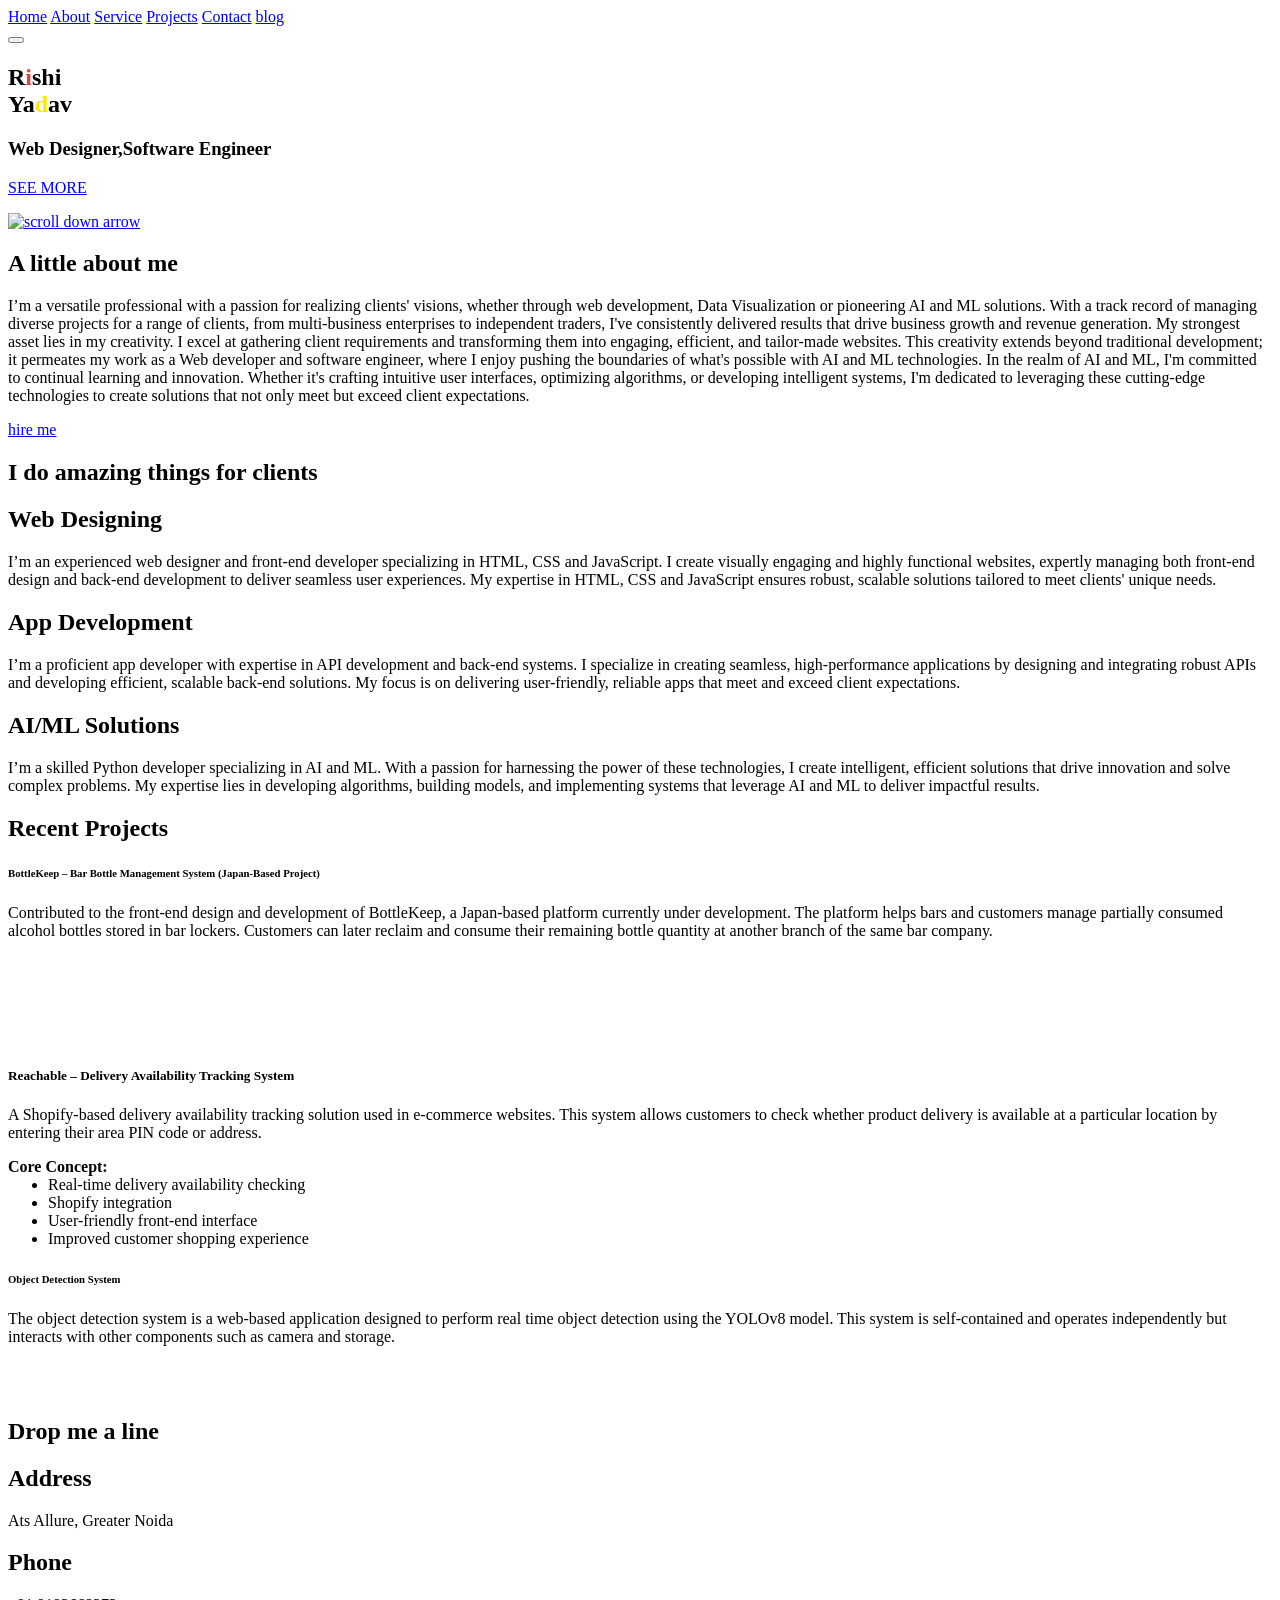
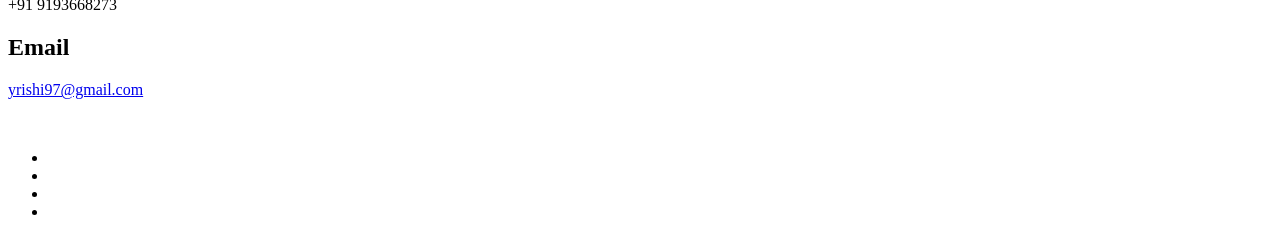
==== index.html @ 0d7b2701 "Add files via upload" ====
<!DOCTYPE html>
<html lang="en">

<head>
  <meta charset="utf-8">
  <meta http-equiv="X-UA-Compatible" content="IE=edge">
  <meta name="viewport" content="width=device-width, initial-scale=1">
  <!-- Website Title -->
  <title>Rishi Yadav - Web developer and Software Engineer</title>
  <!-- Bootstrap -->
  <link href="assets/bootstrap/css/bootstrap.min.css" rel="stylesheet">
  <!-- Font-Awesome -->
  <link href="assets/font-awesome/css/font-awesome.min.css" rel="stylesheet">
  <!-- Lightbox -->
  <link href="assets/lightbox/css/lightbox.css" rel="stylesheet">
  <!-- Text Rotator-->
  <link href="assets/textrotator/simpletextrotator.css" rel="stylesheet">
  <!-- FlexSlider -->
  <link href="assets/flexslider/flexslider.css" rel="stylesheet">
  <!-- Theme Style -->
  <link href="css/style.css" rel="stylesheet">
  <!-- Animations -->
  <link href="css/animate.css" rel="stylesheet">
  <!-- Custom Favicon -->
  <link href="img/portfolio_favicon.png" rel="shortcut icon" type="image/x-icon" />
  <!-- HTML5 Shim and Respond.js IE8 support of HTML5 elements and media queries -->
  <!-- WARNING: Respond.js doesn't work if you view the page via file:// -->
  <!--[if lt IE 9]>
    <script src="assets/html5shiv/html5shiv.js"></script>
    <script src="assets/respond/respond.min.js"></script>
    <![endif]-->
</head>

<body id="top">

  <!-- ****************************** Preloader ************************** -->
  <div id="preloader"></div>


  <!-- ==========================
      HEADER SECTION 
      =========================== -->
  <header id="home">
    <!-- creative menu -->
    <div class="container-fluid">
      <div class="row">
        <div class="menu-wrap">
          <nav class="menu">
            <!-- Menu Links -->
            <div class="icon-list">
              <a href="index.html#home"><i class="fa fa-fw fa-home"></i><span>Home</span></a>
              <a href="index.html#about"><i class="fa fa-fw fa-quote-left"></i><span>About</span></a>
              <a href="index.html#service"><i class="fa fa-fw fa-globe"></i><span>Service</span></a>
              <a href="index.html#portfolio"><i class="fa fa-fw fa-picture-o"></i><span>Projects</span></a>
              <a href="index.html#contact"><i class="fa fa-fw fa-envelope-o"></i><span>Contact</span></a>
              <a href="index.html#blog"><i class="fa fa-fw fa-newspaper-o"></i><span>blog</span></a>
            </div>
          </nav>
        </div>
        <button class="menu-button" id="open-button"></button><!-- menu button -->
      </div><!--/row-->
    </div><!--/container-->
    <!-- Header Image -->
    <section class="hero" id="hero">
      <div class="container">
        <!-- Slider Button (don't edit!)-->
        <div class="row">
          <div class="col-md-12 text-right navicon">
            <a id="nav-toggle" class="nav_slide_button" href="index.html#"><span></span></a>
          </div>
        </div>
        <!-- HEADER HEADLINE -->
        <div class="row">
          <div class="col-md-8 col-md-offset-1 inner">
            <h1 class="animated fadeInDown">
              R<span style="color:#E04343;">i</span>shi<br />
              <span>Ya<span style="color:#FFE800">d</span>av</span>
            </h1><!-- Title -->
            <h3 class="animated fadeInUp delay-05s"><span class="rotate">Web Designer,Software Engineer</span></h3>
            <!-- Text Rotator -->
          </div>
        </div>
        <!-- Learn More Button -->
        <div class="row">
          <div class="col-md-6 col-md-offset-3 text-center">
            <a href="index.html#about" class="scrollto wow fadeInUp delay-5s ">
              <p>SEE MORE</p>
              <p class="scrollto--arrow"><img src="img/scroll-down.png" alt="scroll down arrow"></p>
            </a>
          </div>
        </div>
      </div>
    </section>
    <!-- Header Image End -->
  </header>
  <!-- ==========================
      HEADER SECTION END  
      =========================== -->




  <!-- ==========================
      ABOUT SECTION  
      =========================== -->
  <section class="intro text-center section-padding color-bg" id="about">
    <div class="container">
      <!-- WELCOME TEXT -->
      <div class="row">
        <div class="col-md-8 col-md-offset-2 wp1">
          <h1 class="arrow">A little <span>about</span> me</h1><!-- Headline -->
          <!-- about / welcome text -->
          <p>I’m a versatile professional with a passion for realizing clients' visions, whether through web
            development, Data Visualization or pioneering AI and ML solutions. With a track record of managing diverse
            projects for a range of clients, from multi-business enterprises to independent traders, I've consistently
            delivered results that drive business growth and revenue generation.

            My strongest asset lies in my creativity. I excel at gathering client requirements and transforming them
            into engaging, efficient, and tailor-made websites. This creativity extends beyond traditional development;
            it permeates my work as a Web developer and software engineer, where I enjoy pushing the boundaries of
            what's possible with AI and ML technologies.

            In the realm of AI and ML, I'm committed to continual learning and innovation. Whether it's crafting
            intuitive user interfaces, optimizing algorithms, or developing intelligent systems, I'm dedicated to
            leveraging these cutting-edge technologies to create solutions that not only meet but exceed client
            expectations.</p>
        </div>
      </div>
    </div>
  </section>

  <div class="spacer-cta text-center">
    <div class="container">
      <div class="row">
        <div class="col-md-12">
          <a href="index.html#contact" class="outline-btn">hire me</a>
        </div>
      </div>
    </div>
  </div>




  <!-- ==========================
      SERVICE SECTION 
      =========================== -->
  <section class="features text-center section-padding" id="service">
    <div class="container">
      <!-- Headline -->
      <div class="row">
        <div class="col-md-12">
          <h1 class="arrow">I do amazing things for clients</h1>
        </div>
      </div>
      <div class="row">
        <div class="col-md-12">
          <div class="services">
            <!-- Service Box 1 -->
            <div class="col-md-4 wp2 item delay-05s">
              <div class="icon">
                <i class="fa fa-desktop"></i><!-- Icon -->
              </div>
              <h2>Web Designing</h2><!-- Title -->
              <p>I’m an experienced web designer and front-end developer specializing in HTML, CSS and JavaScript. I
                create visually engaging and highly functional websites, expertly managing both front-end design and
                back-end development to deliver seamless user experiences.
                My expertise in HTML, CSS and JavaScript ensures robust, scalable solutions tailored to meet clients'
                unique needs.</p><!-- Description -->
            </div>
            <!-- Service Box 2 -->
            <div class="col-md-4 wp2 item delay-1s">
              <div class="icon">
                <i class="fa fa-mobile"></i><!-- Icon -->
              </div>
              <h2>App Development</h2><!-- Title -->
              <p>I’m a proficient app developer with expertise in API development and back-end systems. I specialize in
                creating seamless, high-performance applications by designing and integrating robust APIs and developing
                efficient, scalable back-end solutions.
                My focus is on delivering user-friendly, reliable apps that meet and exceed client expectations.</p>
              <!-- Description -->
            </div>
            <!-- Service Box 3 -->

            <div class="col-md-4 wp2 item">
              <div class="icon">
                <i class="fa fa-code"></i>
              </div>
              <h2>AI/ML Solutions</h2><!-- Title -->
              <p>I’m a skilled Python developer specializing in AI and ML. With a passion for harnessing the power of
                these technologies, I create intelligent, efficient solutions that drive innovation and solve complex
                problems.
                My expertise lies in developing algorithms, building models, and implementing systems that leverage AI
                and ML to deliver impactful results.</p><!-- Description -->
            </div>
          </div>
          <div class="clearfix"></div>
        </div>
      </div>
    </div>
  </section>


  <!-- ==========================
      PORTFOLIO SECTION
  =========================== -->
  <section class="swag text-center" id="portfolio">
    <div class="container">
      <!-- Headline -->
      <div class="row">
        <h1 class="arrow">
          Recent <span>Projects</span>
        </h1>
      </div>
    </div>
  </section>

  <div class="container-fluid">

    <!-- BottleKeep – Bar Bottle Management System (Japan-Based Project) -->
    <div class="row color-bg">
      <div class="col-md-6 nopadding features-intro-img">
        <div class="about-image" style="background-image:url(img/bottlekeep.png)"></div><!-- about image 1 -->
      </div>
      <div class="col-md-6 about-text">
        <h6>BottleKeep – Bar Bottle Management System (Japan-Based Project)</h6><!-- headline-->
        <p>

          Contributed to the front-end design and development of BottleKeep, a Japan-based platform currently under
          development.

          The platform helps bars and customers manage partially consumed alcohol bottles stored in bar lockers.
          Customers can later reclaim and consume their remaining bottle quantity at another branch of the same bar
          company.</p>

<b style="color: white;">Core Concept:</b>
          <ul style="color: white; margin-top: 0;">
            <li>Bottle storage management</li>
            <li>Cross-branch bottle tracking</li>
            <li>Consumption record maintenance</li>
            <li>Customer bottle balance management</li>
        </ul>
      </div>
    </div>


    <!-- Reachable -->
    <div class="row color-bgy">
      <div class="col-md-6 about-text">
        <h5>Reachable – Delivery Availability Tracking System</h5><!-- headline-->
        <p style="color: black;">

          A Shopify-based delivery availability tracking solution used in e-commerce websites.
          This system allows customers to check whether product delivery is available at a particular location by
          entering their area PIN code or address.</p>


<b style="color: black;">Core Concept:</b>
        <ul style="color: black; margin-top: 0;">
          <li>Real-time delivery availability checking</li>
          <li>Shopify integration</li>
          <li>User-friendly front-end interface</li>
          <li>Improved customer shopping experience</li>
        </ul>
      </div>
      <div class="col-md-6 nopadding features-intro-img">
        <div class="about-image" style="background-image:url(img/reachable_image.png)"></div><!-- about image 1 -->
      </div>
    </div>


    <!-- Object Detection System -->
    <div class="row color-bg">
      <div class="col-md-6 nopadding features-intro-img">
        <div class="about-image" style="background-image:url(img/object.jpg)"></div><!-- about image 1 -->
      </div>
      <div class="col-md-6 about-text">
        <h6>Object Detection System</h6><!-- headline-->
        <p>The object detection system is a web-based application designed to perform real time object detection using
          the YOLOv8 model. This system is self-contained and operates independently but interacts with other components
          such as camera and storage.
        </p><br><!-- About Text 1 -->
      </div>
    </div>
  </div>

  <!-- ==========================
      PORTFOLIO SECTION END
      =========================== -->
  <br>

  <!-- ==========================
      CUSTOM SPACER
      =========================== -->

  <!-- ==========================
      CUSTOM SPACER END
      =========================== -->



  <!-- ==========================
      CONTACT SECTION
      =========================== -->
  <section class="text-center section-padding contact-wrap" id="contact">
    <!-- To Top Button -->
    <a href="index.html#top" class="up-btn"><i class="fa fa-chevron-up"></i></a>
    <div class="container">
      <!-- Headline -->
      <div class="row">
        <div class="col-md-12">
          <h1 class="arrow">Drop <span>me</span> a line</h1>
        </div>
      </div>
      <div class="row contact-details">
        <!-- Adress Box -->
        <div class="col-md-4">
          <div class="dark-box box-hover">
            <h2><i class="fa fa-map-marker"></i><span>Address</span></h2>
            <p>Ats Allure, Greater Noida</p>
          </div>
        </div>
        <!-- Phone Number Box -->
        <div class="col-md-4">
          <div class="dark-box box-hover">
            <h2><i class="fa fa-mobile"></i><span>Phone</span></h2>
            <p>+91 9193668273</p>
          </div>
        </div>
        <!-- E-Mail Box -->
        <div class="col-md-4">
          <div class="dark-box box-hover">
            <h2><i class="fa fa-paper-plane"></i><span>Email</span></h2>
            <p><a href="index.html#">yrishi97@gmail.com</a></p>
          </div>
        </div>
      </div>
      <br>
      <!-- Social Buttons - use font-awesome, past in what you want -->
      <div class="row">
        <div class="col-md-12">
          <ul class="social-buttons">
            <li><a href="https://www.instagram.com/its_rishiyadav" target="_blank" class="social-btn"><i
                  class="fa fa-instagram"></i></a></li><!-- instagram -->
            <li><a href="https://x.com/yrishi97?t=PqA0P0c33ZKhZRIEWy4XHg&s=08" target="_blank" class="social-btn"><i
                  class="fa fa-twitter"></i></a></li><!-- twitter -->
            <li><a href="https://www.linkedin.com/in/rishi-yadav-b269942a3" target="_blank" class="social-btn"><i
                  class="fa fa-linkedin-square"></i></a></li><!-- linkedin -->
            <li><a href="https://github.com/yrishi97" target="_blank" class="social-btn"><i
                  class="fa fa-github"></i></a></li><!-- linkedin -->
          </ul>
        </div>
      </div>
    </div>
  </section>
  <!-- ==========================
      CONTACT SECTION END
      =========================== -->


  <!-- jQuery -->
  <script src="https://ajax.googleapis.com/ajax/libs/jquery/1.11.0/jquery.min.js"></script>
  <!-- SmoothScroll -->
  <script type="text/javascript" src="assets/smoothscroll/smoothscroll.js"></script>
  <!-- Bootstrap -->
  <script src="assets/bootstrap/js/bootstrap.min.js"></script>
  <!-- Waypoints -->
  <script src="js/waypoints.min.js"></script>
  <!-- classie.js -->
  <script src="js/classie.js"></script>
  <!-- FlexSlider -->
  <script src="assets/flexslider/jquery.flexslider.js"></script>
  <!-- Modernizr -->
  <script src="js/modernizr.js"></script>
  <!-- Text Rotator -->
  <script src="assets/textrotator/jquery.simple-text-rotator.js"></script>
  <!-- Lightbox.js -->
  <script src="assets/lightbox/js/lightbox.min.js"></script>
  <!-- Google Maps -->
  <script type="text/javascript"
    src="https://maps.googleapis.com/maps/api/js?key=AIzaSyDeKBBPJTG3v5w3cNPAgM6ZsJiPyL1mP_o&amp;sensor=false"></script>
  <!-- Theme JavaScript Core -->
  <script src="js/main.js"></script>
  <script src="js/script.js"></script>


  <!-- TEXT ROTATOR SETTINGS -->
  <script type="text/javascript">
    $(".rotate").textrotator({
      animation: "fade", // You can pick the way it animates when rotating through words. Options are dissolve (default), fade, flip, flipUp, flipCube, flipCubeUp and spin.
      separator: ",", // If you don't want commas to be the separator, you can define a new separator (|, &, * etc.) by yourself using this field.
      speed: 2000 // How many milliseconds until the next word show.
    });
  </script>

</body>

</html>
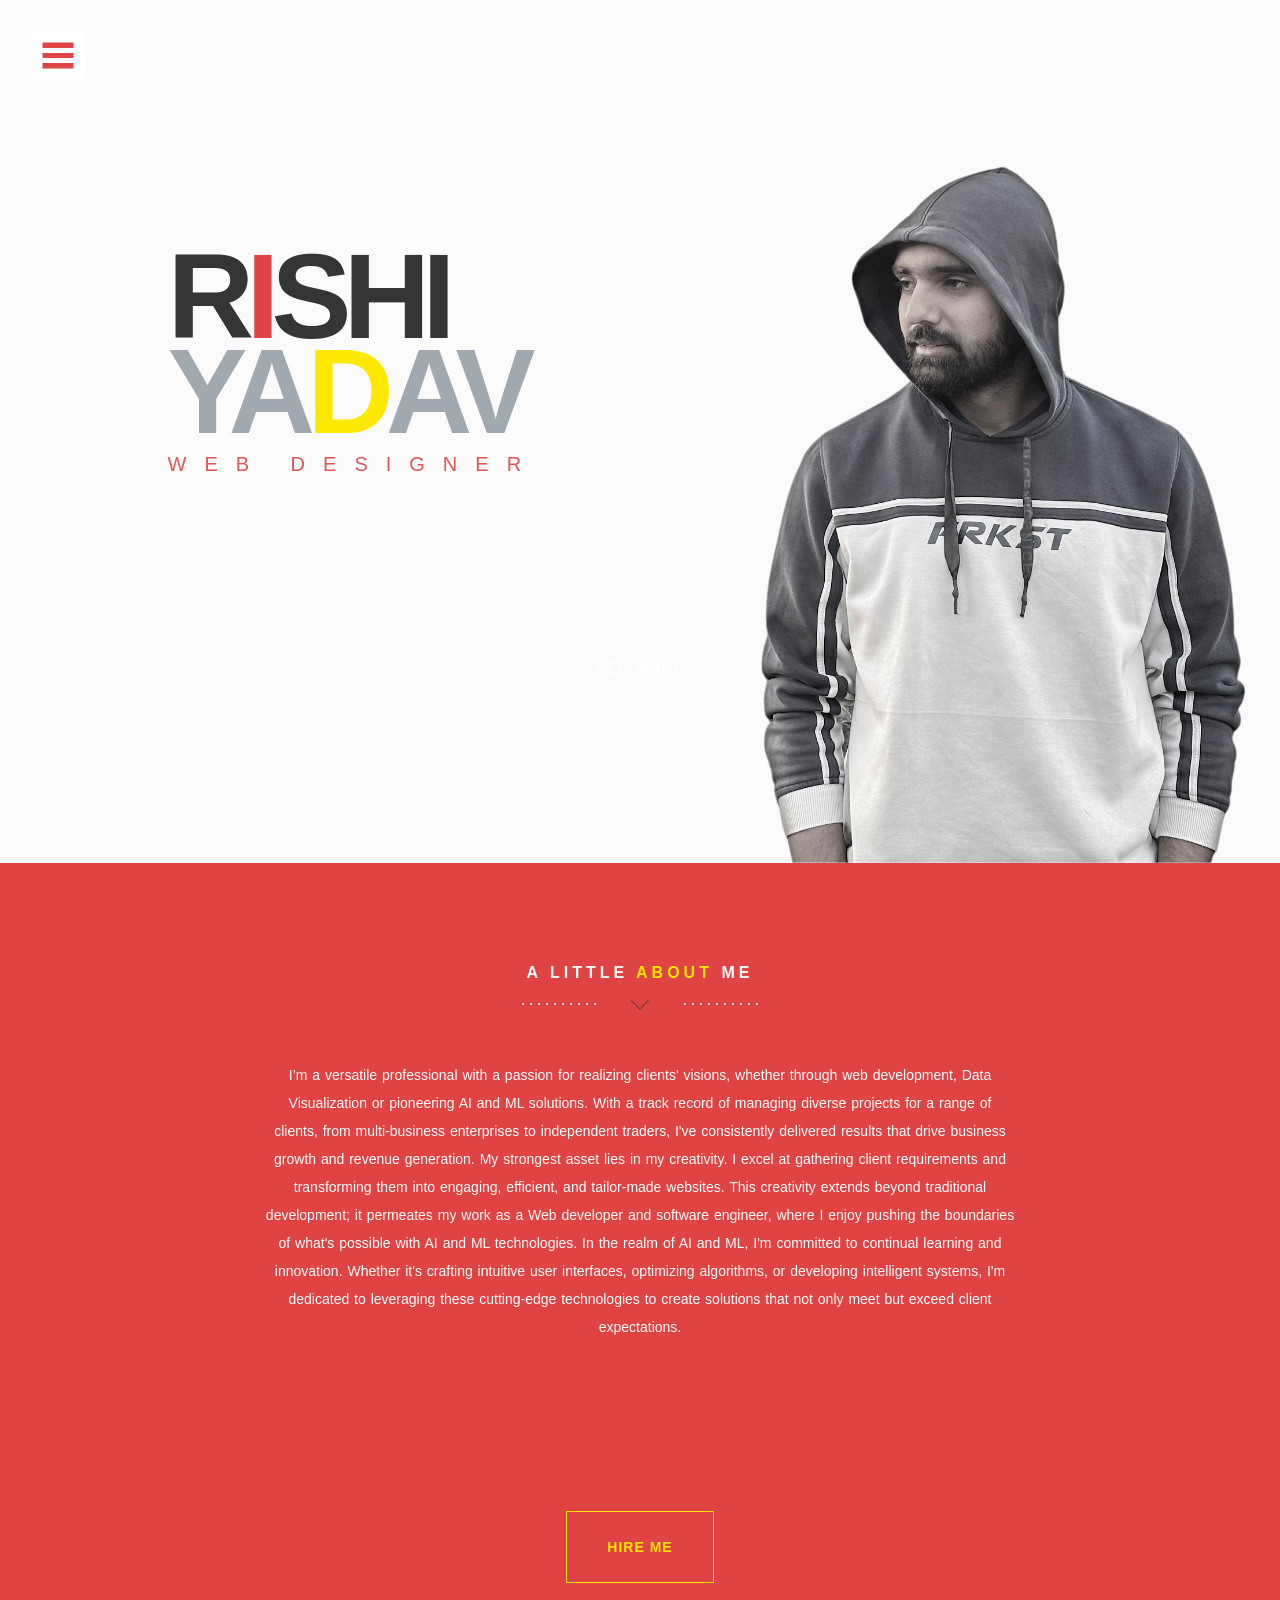
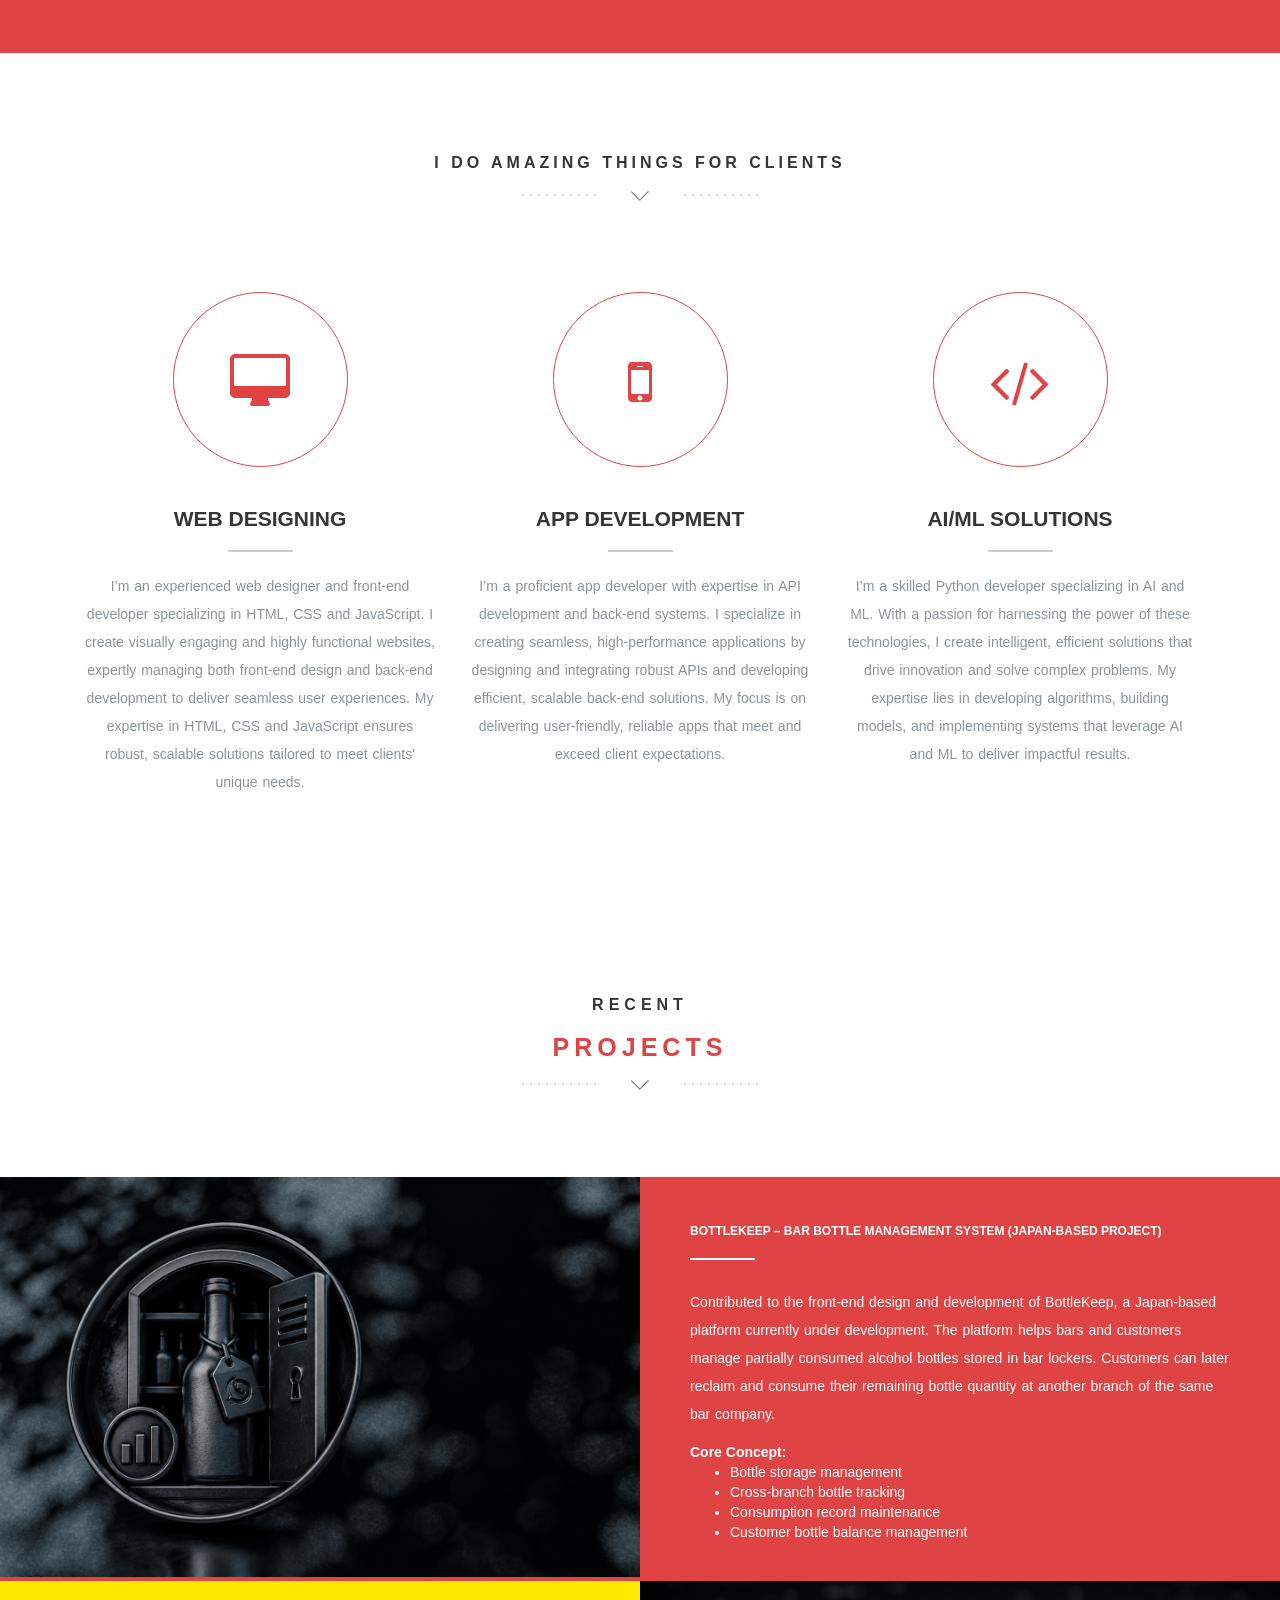
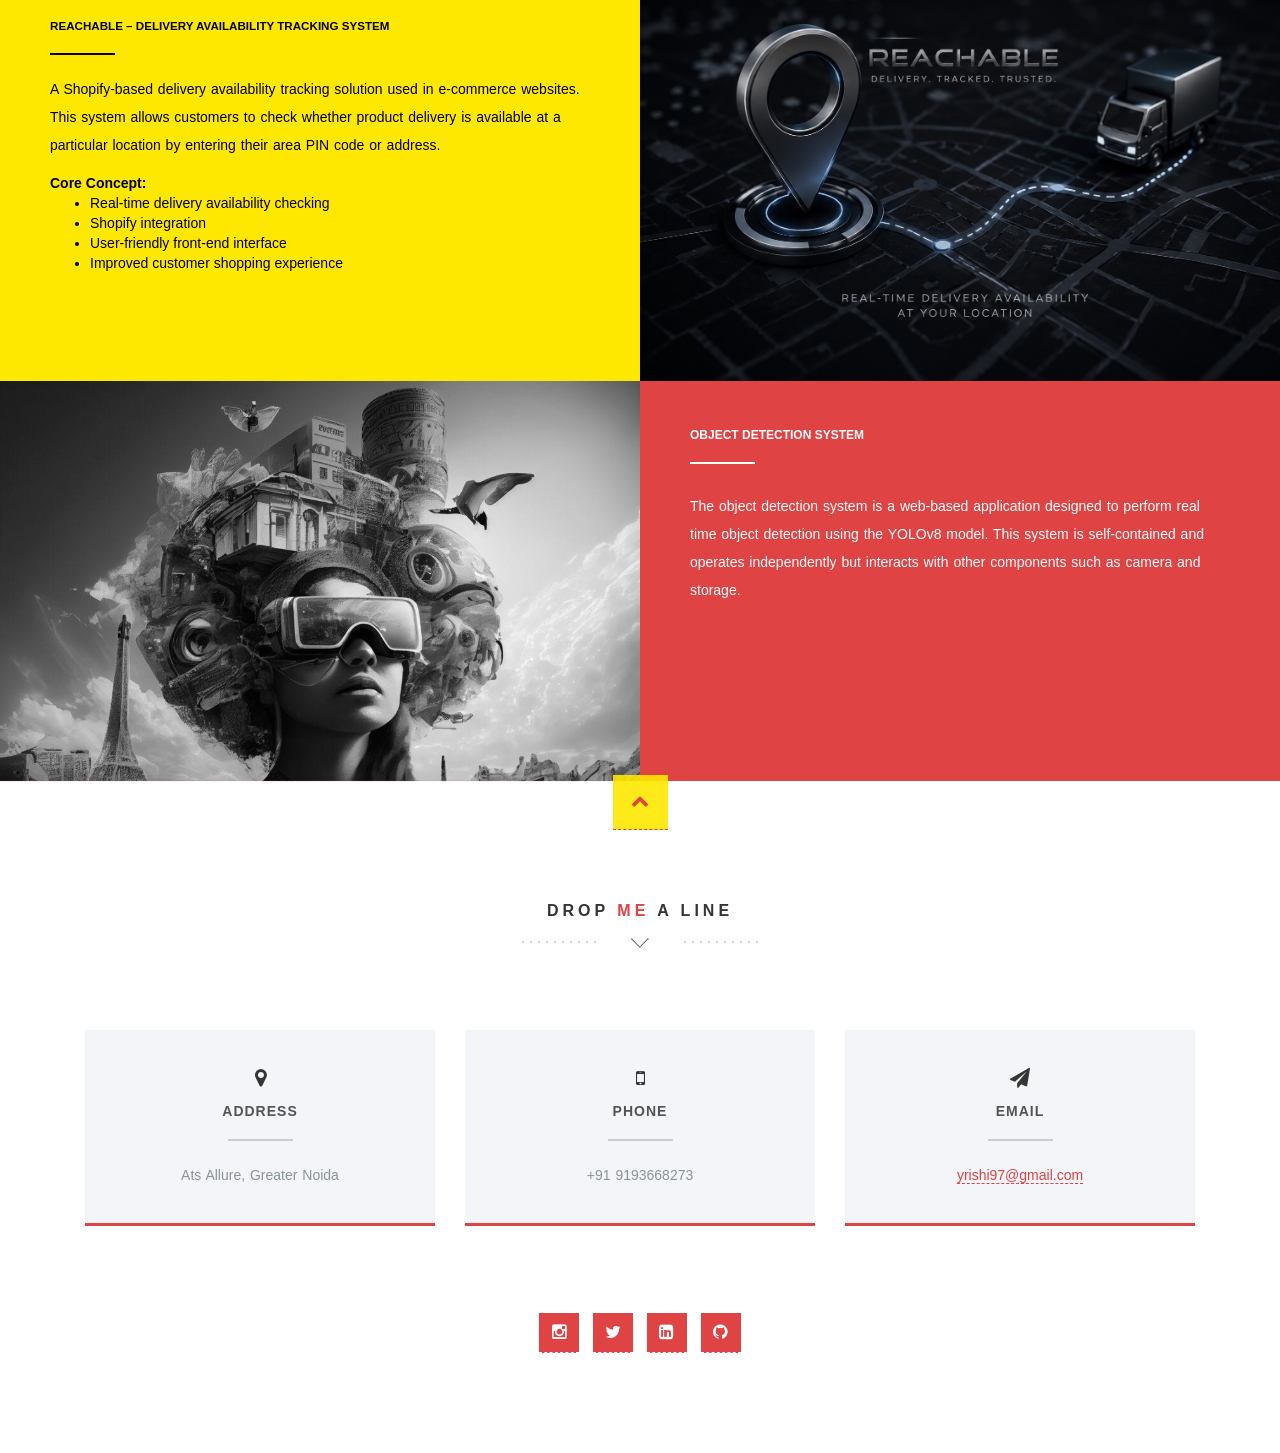
==== commit d59c0634: "linked blog to the blog option" ====
--- a/index.html
+++ b/index.html
@@ -6,7 +6,7 @@
   <meta http-equiv="X-UA-Compatible" content="IE=edge">
   <meta name="viewport" content="width=device-width, initial-scale=1">
   <!-- Website Title -->
-  <title>Rishi Yadav - Web developer and Software Engineer</title>
+  <title>Rishi Yadav</title>
   <!-- Bootstrap -->
   <link href="assets/bootstrap/css/bootstrap.min.css" rel="stylesheet">
   <!-- Font-Awesome -->
@@ -53,7 +53,8 @@
               <a href="index.html#service"><i class="fa fa-fw fa-globe"></i><span>Service</span></a>
               <a href="index.html#portfolio"><i class="fa fa-fw fa-picture-o"></i><span>Projects</span></a>
               <a href="index.html#contact"><i class="fa fa-fw fa-envelope-o"></i><span>Contact</span></a>
-              <a href="index.html#blog"><i class="fa fa-fw fa-newspaper-o"></i><span>blog</span></a>
+              <a href="blog.html#blog"><i class="fa fa-fw fa-newspaper-o"></i><span>blog</span></a>
+              <a href="vlog.html"><i class="fa fa-fw fa-camera fa-solid"></i><span>vlog</span></a>
             </div>
           </nav>
         </div>
@@ -395,4 +396,4 @@
 
 </body>
 
-</html>+</html>
--- a/assets/textrotator/simpletextrotator.css
+++ b/assets/textrotator/simpletextrotator.css
@@ -0,0 +1,106 @@
+.rotating {
+  display: inline-block;
+  -webkit-transform-style: preserve-3d;
+  -moz-transform-style: preserve-3d;
+  -ms-transform-style: preserve-3d;
+  -o-transform-style: preserve-3d;
+  transform-style: preserve-3d;
+  -webkit-transform: rotateX(0) rotateY(0) rotateZ(0);
+  -moz-transform: rotateX(0) rotateY(0) rotateZ(0);
+  -ms-transform: rotateX(0) rotateY(0) rotateZ(0);
+  -o-transform: rotateX(0) rotateY(0) rotateZ(0);
+  transform: rotateX(0) rotateY(0) rotateZ(0);
+  -webkit-transition: 0.5s;
+  -moz-transition: 0.5s;
+  -ms-transition: 0.5s;
+  -o-transition: 0.5s;
+  transition: 0.5s;
+  -webkit-transform-origin-x: 50%;
+}
+
+.rotating.flip {
+  position: relative;
+}
+
+.rotating .front, .rotating .back {
+  left: 0;
+  top: 0;
+  -webkit-backface-visibility: hidden;
+  -moz-backface-visibility: hidden;
+  -ms-backface-visibility: hidden;
+  -o-backface-visibility: hidden;
+  backface-visibility: hidden;
+}
+
+.rotating .front {
+  position: absolute;
+  display: inline-block;
+  -webkit-transform: translate3d(0,0,1px);
+  -moz-transform: translate3d(0,0,1px);
+  -ms-transform: translate3d(0,0,1px);
+  -o-transform: translate3d(0,0,1px);
+  transform: translate3d(0,0,1px);
+}
+
+.rotating.flip .front {
+  z-index: 1;
+}
+
+.rotating .back {
+  display: block;
+  opacity: 0;
+}
+
+.rotating.spin {
+  -webkit-transform: rotate(360deg) scale(0);
+  -moz-transform: rotate(360deg) scale(0);
+  -ms-transform: rotate(360deg) scale(0);
+  -o-transform: rotate(360deg) scale(0);
+  transform: rotate(360deg) scale(0);
+}
+
+
+
+.rotating.flip .back {
+  z-index: 2;
+  display: block;
+  opacity: 1;
+  
+  -webkit-transform: rotateY(180deg) translate3d(0,0,0);
+  -moz-transform: rotateY(180deg) translate3d(0,0,0);
+  -ms-transform: rotateY(180deg) translate3d(0,0,0);
+  -o-transform: rotateY(180deg) translate3d(0,0,0);
+  transform: rotateY(180deg) translate3d(0,0,0);
+}
+
+.rotating.flip.up .back {
+  -webkit-transform: rotateX(180deg) translate3d(0,0,0);
+  -moz-transform: rotateX(180deg) translate3d(0,0,0);
+  -ms-transform: rotateX(180deg) translate3d(0,0,0);
+  -o-transform: rotateX(180deg) translate3d(0,0,0);
+  transform: rotateX(180deg) translate3d(0,0,0);
+}
+
+.rotating.flip.cube .front {
+  -webkit-transform: translate3d(0,0,100px) scale(0.9,0.9);
+  -moz-transform: translate3d(0,0,100px) scale(0.85,0.85);
+  -ms-transform: translate3d(0,0,100px) scale(0.85,0.85);
+  -o-transform: translate3d(0,0,100px) scale(0.85,0.85);
+  transform: translate3d(0,0,100px) scale(0.85,0.85);
+}
+
+.rotating.flip.cube .back {
+  -webkit-transform: rotateY(180deg) translate3d(0,0,100px) scale(0.9,0.9);
+  -moz-transform: rotateY(180deg) translate3d(0,0,100px) scale(0.85,0.85);
+  -ms-transform: rotateY(180deg) translate3d(0,0,100px) scale(0.85,0.85);
+  -o-transform: rotateY(180deg) translate3d(0,0,100px) scale(0.85,0.85);
+  transform: rotateY(180deg) translate3d(0,0,100px) scale(0.85,0.85);
+}
+
+.rotating.flip.cube.up .back {
+  -webkit-transform: rotateX(180deg) translate3d(0,0,100px) scale(0.9,0.9);
+  -moz-transform: rotateX(180deg) translate3d(0,0,100px) scale(0.85,0.85);
+  -ms-transform: rotateX(180deg) translate3d(0,0,100px) scale(0.85,0.85);
+  -o-transform: rotateX(180deg) translate3d(0,0,100px) scale(0.85,0.85);
+  transform: rotateX(180deg) translate3d(0,0,100px) scale(0.85,0.85);
+}
--- a/css/style.css
+++ b/css/style.css
@@ -0,0 +1,1255 @@
+/*========================================================================*/
+
+
+
+/* ///////////////////////////////////////////////////////////////////// 
+// 03 - Preloader
+/////////////////////////////////////////////////////////////////////*/
+
+#preloader {
+    position:fixed;
+    left:0;
+    top:0;
+    z-index:99999999999;
+    width:100%;
+    height:100%;
+    overflow:visible;
+    background: #fff url('../img/preloader.gif') no-repeat center center;
+}
+
+
+
+
+
+/* ==========================================================================
+	Global Styles
+========================================================================== */
+a {
+	color: #E04343;
+	-webkit-transition:all 0.5s;
+	-moz-transition:all 0.5s;
+	-o-transition:all 0.5s;
+	transition:all 0.5s;
+	border-bottom: 1px dashed;
+	outline:none!important;
+}
+a:hover,a:focus,a:active {
+	color:#0D0D0D;
+	text-decoration:none;
+	outline:none!important;
+}
+p {
+	color:#8c9398;
+	word-spacing:1px;
+	line-height:25px;
+	font-size:14px;
+}
+h2 {
+	font-size:15px;
+	color:#353535!important;
+	text-transform:uppercase;
+	font-weight:bold;
+}
+h2::after {
+	content:" ";
+	border:solid 1px #CCCCCC;
+	display:block;
+	width:65px;
+	margin:20px auto;
+}
+h5 {
+	font-size:15px;
+	color:#000000;
+	text-transform:uppercase;
+	font-weight:bold;
+}
+h5::after {
+	content:" ";
+	border:solid 1px #000000;
+	display:block;
+	width:65px;
+	margin-top: 20px;
+}
+h6 {
+	font-size:15px;
+	color:#8c8c8c;
+	text-transform:uppercase;
+	font-weight:bold;
+}
+h6::after {
+	content:" ";
+	border:solid 1px #CCCCCC;
+	display:block;
+	width:65px;
+	margin-top: 20px;
+}
+/* ==========================================================================HTML5 display definitions========================================================================== */
+article,aside,details,figcaption,figure,footer,header,hgroup,nav,section,summary {
+	display:block;
+}
+audio,canvas,video {
+	display:inline-block;
+	*display:inline;
+	*zoom: 1;
+}
+* Remove excess height in iOS 5 devices. */
+audio:not([controls]) {
+	display:none;
+	height:0;
+}
+[hidden] {
+	display: none;
+}
+/* ==========================================================================Base========================================================================== */
+html {
+	font-size:100%;
+	-webkit-text-size-adjust:100%;
+	-ms-text-size-adjust:100%;
+}
+html,html a {
+	-webkit-font-smoothing:antialiased;
+	text-shadow:1px 1px 1px rgba(0,0,0,0.004);
+}
+html,button,input,select,textarea {
+	font-family:'Varela Round',sans-serif;
+}
+body {
+	margin:0;
+	font-family: 'Open Sans',sans-serif;
+}
+/* ==========================================================================Links========================================================================== */
+a:focus {
+	outline:thin dotted;
+}
+a:active,a:hover {
+	outline: 0;
+}
+/* ==========================================================================Typography========================================================================== */
+@import url(http://fonts.googleapis.com/css?family=Open+Sans:300,400);
+h1 {
+	font-size:2em;
+	margin:0.67em 0;
+	color:#353535;
+}
+h2 {
+	font-size:1.5em;
+	margin:0.83em 0;
+}
+h3 {
+	font-size:1.17em;
+	margin:1em 0;
+}
+h4 {
+	font-size:1em;
+	margin:1.33em 0;
+}
+h5 {
+	font-size:0.83em;
+	margin:1.67em 0;
+}
+h6 {
+	font-size: 12px;
+	margin:2.33em 0;
+}
+abbr[title] {
+	border-bottom:1px dotted;
+}
+b,strong {
+	font-weight:bold;
+}
+blockquote {
+	margin:0em 55px;
+	border-left:4px solid #CCCCCC;
+}
+dfn {
+	font-style:italic;
+}
+mark {
+	background:#ff0;
+	color:#000;
+}
+p,pre {
+	margin:1em 0;
+}
+code,kbd,pre,samp {
+	font-family:monospace,serif;
+	_font-family:'courier new',monospace;
+	font-size:1em;
+}
+pre {
+	white-space:pre;
+	white-space:pre-wrap;
+	word-wrap:break-word;
+}
+q {
+	quotes:none;
+}
+q:before,q:after {
+	content:'';
+	content:none;
+}
+small {
+	font-size:75%;
+}
+sub,sup {
+	font-size:75%;
+	line-height:0;
+	position:relative;
+	vertical-align:baseline;
+}
+sup {
+	top:-0.5em;
+}
+sub {
+	bottom:-0.25em;
+}
+p {
+	font-size: 14px;
+	font-weight:100;
+	line-height: 28px!important;
+}
+/* ==========================================================================Lists========================================================================== */
+dl,menu,ol,ul {
+	margin:1em 0;
+}
+dd {
+	margin:0 0 0 40px;
+}
+menu,ol,ul {
+	padding:0 0 0 40px;
+}
+nav ul,nav ol {
+	list-style:none;
+	list-style-image: none;
+}
+/* ==========================================================================Embedded content========================================================================== */
+img {
+	border:0;
+	-ms-interpolation-mode:bicubic;
+}
+svg:not(:root) {
+	overflow: hidden;
+}
+/* ==========================================================================Figures========================================================================== */
+figure {
+	margin: 0;
+}
+/* ==========================================================================Forms========================================================================== */
+form {
+	margin:0;
+}
+fieldset {
+	border:1px solid #c0c0c0;
+	margin:0 2px;
+	padding:0.35em 0.625em 0.75em;
+}
+legend {
+	border:0;
+	padding:0;
+	white-space:normal;
+	*margin-left:-7px;
+}
+button,input,select,textarea {
+	font-size:100%;
+	/margin:0;
+	vertical-align:baseline;
+	*vertical-align:middle;
+}
+button,input {
+	line-height:normal;
+}
+button,html input[type="button"],input[type="reset"],input[type="submit"] {
+	-webkit-appearance:button;
+	cursor:pointer;
+	*overflow:visible;
+}
+button[disabled],input[disabled] {
+	cursor:default;
+}
+input[type="checkbox"],input[type="radio"] {
+	box-sizing:border-box;
+	padding:0;
+	*height:13px;
+	*width:13px;
+}
+input[type="search"] {
+	-webkit-appearance:textfield;
+	-moz-box-sizing:content-box;
+	-webkit-box-sizing:content-box;
+	box-sizing:content-box;
+}
+input[type="search"]::-webkit-search-cancel-button,input[type="search"]::-webkit-search-decoration {
+	-webkit-appearance:none;
+}
+button::-moz-focus-inner,input::-moz-focus-inner {
+	border:0;
+	padding:0;
+}
+textarea {
+	overflow:auto;
+	vertical-align: top;
+}
+/* ==========================================================================Tables========================================================================== */
+table {
+	border-collapse:collapse;
+	border-spacing: 0;
+}
+/* ==========================================================================Section Styles========================================================================== */
+.section-padding {
+	padding:90px 0 100px
+}
+.dark-bg {
+	background:#f3f5f8;
+}
+.light-bg {
+	background-color:#fff;
+}
+.dark-box {
+	background: #F3F5F8;
+	-webkit-box-shadow: 0px 3px 0px 0px #E04343;
+	-moz-box-shadow: 0px 3px 0px 0px #E04343;
+	box-shadow: 0px 3px 0px 0px #E04343;
+	padding:20px 0;
+}
+.dark-box:hover,.dark-box:focus {
+	-webkit-box-shadow: 0px 3px 0px 0px #FFE801;
+	-moz-box-shadow: 0px 3px 0px 0px #FFE801;
+	box-shadow: 0px 3px 0px 0px #FFE801;
+}
+.box-hover {
+	transition:all 500ms ease-in-out;
+	-webkit-transition:all 500ms ease-in-out;
+	-moz-transition:all 500ms ease-in-out;
+	-o-transition:all 500ms ease-in-out;
+}
+.box-hover:hover,.box-hover:focus {
+	transform:translate(0,-15px);
+	-webkit-transform:translate(0,-15px);
+	-ms-transform:translate(0,-15px);
+}
+.wrapper {
+	height:650px;
+}
+.nopadding {
+	padding:0;
+}
+.inner {
+	padding-top: 138px;
+}
+/* ==========================================================================Navigation========================================================================== */
+.menu-wrap a {
+	color:#555d7c;
+	outline:none!important;
+}
+.menu-wrap a:hover,.menu-wrap a:focus {
+	color: #E04343;
+}
+.content-wrap {
+	overflow-y:scroll;
+	-webkit-overflow-scrolling:touch;
+	-webkit-transition:-webkit-transform 0.4s;
+	transition:transform 0.4s;
+	-webkit-transition-timing-function:cubic-bezier(0.7,0,0.3,1);
+	transition-timing-function:cubic-bezier(0.7,0,0.3,1);
+}
+.content {
+	position:relative;
+	background:#b4bad2;
+	padding-bottom: 12em;
+}
+/* Common styles for menu button and menu-wrap */
+.menu-button,.menu-wrap {
+	position:fixed;
+	width:2.5em;
+	height:2.25em;
+	font-size:1.5em;
+	-webkit-transform:translate3d(1.5em,1.5em,0);
+	transform: translate3d(1.5em,1.5em,0);
+}
+/* Menu Button */
+.menu-button {
+	z-index:1000;
+	margin:0;
+	padding:0;
+	border:none;
+	text-indent:2.5em;
+	color:transparent;
+	background:transparent;
+}
+.menu-button::before {
+	position:absolute;
+	top:0.5em;
+	right:0.5em;
+	bottom:0.5em;
+	left:0.5em;
+	background: linear-gradient(#E04343 20%,rgba(0, 0, 0, 0) 20%,rgba(0, 0, 0, 0) 40%,#E04343 40%,#E04343 60%,rgba(0, 0, 0, 0) 60%,rgba(0, 0, 0, 0) 80%,#E04343 80%);
+	content:'';
+}
+.menu-button:hover {
+	opacity: 0.6;
+}
+/* Menu */
+.menu-wrap {
+	z-index:999;
+	background: rgba(255, 255, 255, 1);
+	-webkit-transition:width 0.4s,height 0.4s,-webkit-transform 0.4s;
+	transition:width 0.4s,height 0.4s,transform 0.4s;
+	-webkit-transition-timing-function:cubic-bezier(0.7,0,0.3,1);
+	transition-timing-function:cubic-bezier(0.7,0,0.3,1);
+}
+.menu {
+	height:100%;
+	overflow:hidden;
+	font-size:0.75em;
+}
+.icon-list {
+	float:right;
+	padding:2.5em 2em 0 6em;
+}
+.icon-list a {
+	opacity:0;
+	display:inline-block;
+	padding:0 0.2em;
+	margin:0 15px;
+	text-align:center;
+	font-size:1.2em;
+	color: #353535;
+}
+.icon-list a span {
+	display:block;
+	text-transform:uppercase;
+	letter-spacing:1px;
+	font-size:0.5em;
+	font-weight:700;
+	padding-top: 0.5em;
+}
+/* Shown menu */
+.show-menu .content-wrap {
+	-webkit-transition-delay:0s;
+	transition-delay:0s;
+	-webkit-transform:translate3d(0,125px,0);
+	transform:translate3d(0,125px,0);
+}
+.show-menu .menu-wrap {
+	width:100%;
+	height:125px;
+	-webkit-transform:translate3d(0,0,0);
+	transform:translate3d(0,0,0);
+	-webkit-transition-delay:0s;
+	transition-delay:0s;
+	border-bottom: 1px solid #E04343;
+}
+.show-menu .icon-list a {
+	opacity:1;
+	-webkit-transition:opacity 0.4s 0.4s;
+	transition:opacity 0.4s 0.4s;
+}
+.show-menu .icon-list a:nth-child(2) {
+	-webkit-transition-delay:0.42s;
+	transition-delay:0.42s;
+}
+.show-menu .icon-list a:nth-child(3) {
+	-webkit-transition-delay:0.44s;
+	transition-delay:0.44s;
+}
+.show-menu .icon-list a:nth-child(4) {
+	-webkit-transition-delay:0.46s;
+	transition-delay:0.46s;
+}
+.show-menu .icon-list a:nth-child(5) {
+	-webkit-transition-delay:0.48s;
+	transition-delay:0.48s;
+}
+.show-menu .icon-list a:nth-child(6) {
+	-webkit-transition-delay:0.5s;
+	transition-delay: 0.5s;
+}
+/* ==========================================================================Hero========================================================================== */
+.hero {
+	background: url('../img/header-bg.jpg') right bottom no-repeat;
+	background-size: contain;
+	padding:110px 0 100px 0;
+	height:auto;
+	background-color: #fbfbfb;
+}
+.hero h1 {
+	font-size: 120px;
+	letter-spacing: -8px;
+	margin: 0;
+	font-weight: 600;
+	line-height: 95px;
+	text-transform: uppercase;
+}
+.hero h1 span {
+	color:#a1a9b0;
+	/* display:inline-block; */
+}
+.hero h3 {
+	font-size: 20px;
+	margin:0;
+	padding:0;
+	opacity:0.5;
+	color: #E04343;
+	letter-spacing: 18px;
+	line-height: 50px;
+	text-transform: uppercase;
+}
+.hero p {
+	letter-spacing:1px;
+	color:#fff;
+	font-size: 15px;
+}
+/* Boucing Arrow Animation */
+@keyframes arrowbounce {
+	from {
+		-webkit-transform:translateY(0);
+		-moz-transform:translateY(0);
+		transform:translateY(0);
+	}
+	to {
+		-webkit-transform:translateY(-20px);
+		-moz-transform:translateY(-20px);
+		transform:translateY(-20px);
+	}
+}
+@-moz-keyframes arrowbounce {
+	/* Firefox */ from {
+		-webkit-transform:translateY(0);
+		-moz-transform:translateY(0);
+		transform:translateY(0);
+	}
+	to {
+		-webkit-transform:translateY(-20px);
+		-moz-transform:translateY(-20px);
+		transform:translateY(-20px);
+	}
+}
+@-webkit-keyframes arrowbounce {
+	/* Safari and Chrome */ from {
+		-webkit-transform:translateY(0);
+		-moz-transform:translateY(0);
+		transform:translateY(0);
+	}
+	to {
+		-webkit-transform:translateY(-20px);
+		-moz-transform:translateY(-20px);
+		transform:translateY(-20px);
+	}
+}
+@-o-keyframes arrowbounce {
+	/* Opera */ from {
+		-webkit-transform:translateY(0);
+		-moz-transform:translateY(0);
+		transform:translateY(0);
+	}
+	to {
+		-webkit-transform:translateY(-20px);
+		-moz-transform:translateY(-20px);
+		transform:translateY(-20px);
+	}
+}
+.scrollto {
+	padding: 150px 0px 0px 0px;
+	display:block;
+	color:#FFF;
+	text-decoration:none;
+	width:200px;
+	margin:0 auto;
+	border-bottom: none;
+}
+.scrollto--arrow {
+	padding:10px;
+}
+.scrollto--arrow img {
+	animation:arrowbounce 1s alternate infinite;
+	-moz-animation:arrowbounce 1s alternate infinite;
+	/* Firefox */-webkit-animation:arrowbounce 1s alternate infinite;
+	/* Safari and Chrome */-o-animation: arrowbounce 1s alternate infinite;
+	/* Opera */
+}
+/* ==========================================================================Intro========================================================================== */
+.intro p {
+	margin:50px 0 0;
+}
+h1.arrow {
+	font-size: 16px;
+	text-transform:uppercase;
+	color:#353535;
+	letter-spacing: 4px;
+	background:url('../img/h1-bg.png') no-repeat center bottom;
+	padding-bottom:30px;
+	font-weight: bold;
+}
+h1.arrow span {
+    color: #E04343;
+}
+/* ==========================================================================About========================================================================== */
+.about-image {
+	height:400px;
+	-webkit-background-size:cover;
+	-moz-background-size:cover;
+	-o-background-size:cover;
+	background-size:cover;
+}
+.color-bg {
+	background: #E04343;
+}
+
+.color-bgy {
+	background: #FFE800;
+}
+
+.color-bg a {
+    color: #FFE800;
+}
+.color-bg h6, .color-bg p {
+    color: white;
+}
+.color-bg h6::after{
+	border-color: #fff;
+}
+.color-bg .weight-outline-btn {
+    color: white;
+    border-color: white;
+}
+.color-bg .weight-outline-btn:hover {
+  background: #FFF;
+  color: #E04343;
+  border-color: rgba(0, 0, 0, 0);
+}
+.about-text {
+	padding:20px 50px 25px 50px;
+}
+.about-text h1 {
+	text-transform:uppercase;
+	font-size:24px;
+	color: #8C8C8C;
+}
+.color-bg h1.arrow span {
+    color: #FFE800;
+}
+.color-bg h1.arrow {
+    color: #FFF;
+}
+/* ==========================================================================Services========================================================================== */
+.services {
+	margin-top:80px;
+	margin-bottom:40px;
+}
+.services .icon {
+	position:relative;
+	width:175px;
+	height:175px;
+	margin:0 auto;
+	text-align:center;
+	line-height:180px;
+	font-size:56px;
+	color:#fff;
+	border-radius:50%;
+	box-shadow:0 0 0 0 rgba(0,0,0,0.0);
+	margin-bottom:40px;
+	-webkit-transition:all .3s ease-out;
+	transition:all .3s ease-out;
+	border: 1px solid #E04343;
+	color: #E04343;
+}
+.services .item:hover .icon {
+	background: #E04343;
+	border: 1px solid #E04343;
+}
+.services .item [class*=fa] {
+	-webkit-transition:all .3s ease-out;
+	transition:all .3s ease-out;
+}
+.services .item:hover [class*=fa] {
+	-webkit-transform:scale(1.2);
+	transform:scale(1.2);
+	-webkit-transition:all .3s ease-out;
+	transition:all .3s ease-out;
+	color:#fff;
+}
+.features-wrapper {
+	margin:70px 0 0;
+}
+i.respons {
+	position:relative;
+	width:35px;
+	height:35px;
+	margin:0 auto;
+	line-height:35px;
+	text-align:center;
+	font-size:15px;
+	color:#fff;
+	border-radius:50%;
+	-webkit-transition:all .3s ease-out;
+	transition:all .3s ease-out;
+	border:1px solid #CCCCCC;
+	color: #CCCCCC;
+}
+/* ==========================================================================iPhone Section========================================================================== */
+.iphone {
+	width:50%;
+	background:#f3f5f8;
+	float:left;
+	height:100%;
+	box-shadow:inset -15px -11px 40px -6px rgba(0,0,0,0.1);
+	-moz-box-shadow:inset -15px -11px 40px -6px rgba(0,0,0,0.1);
+	-webkit-box-shadow:inset -15px -11px 40px -6px rgba(0,0,0,0.1);
+	z-index:1;
+}
+.fluid-white {
+	width:50%;
+	background:#fff;
+	float:right;
+	height:100%;
+	z-index:2;
+}
+.responsive-services {
+	position: relative;
+}
+/* ==========================================================================Portfolio========================================================================== */
+.swag {
+	padding:75px 0;
+}
+.swag h1 {
+	text-transform:uppercase;
+	letter-spacing:5px;
+}
+.swag h1 span {
+	display:block;
+	font-size:25px;
+	margin-top:20px;
+}
+.down-arrow-btn {
+	width:auto;
+	height:40px;
+	background:rgba(0,0,0,0.6);
+	display:inline-block;
+	margin:15px 5px 15px 5px;
+	color:#fff;
+	font-size:16px;
+	line-height:40px;
+	padding:0px 10px;
+	text-align:center;
+}
+.down-arrow-btn:hover,.down-arrow-btn:focus {
+	color:#fff;
+	background:rgba(0,0,0,1);
+}
+.portfolio img {
+	height:300px;
+	width:100%;
+}
+img.grayscale {
+	filter:url("data:image/svg+xml;utf8,<svg xmlns=\'http://www.w3.org/2000/svg\'><filter id=\'grayscale\'><feColorMatrix type=\'matrix\' values=\'0.3333 0.3333 0.3333 0 0 0.3333 0.3333 0.3333 0 0 0.3333 0.3333 0.3333 0 0 0 0 0 1 0\'/></filter></svg>#grayscale");
+	/* Firefox 3.5+,IE10 */ filter:gray;
+	/* IE6-9 */ -webkit-filter:grayscale(100%);
+	/* Chrome 19+& Safari 6+*/ -webkit-transition:all .6s ease;
+	/* Fade to color for Chrome and Safari */ -webkit-backface-visibility:hidden;
+	/* Fix for transition flickering */
+}
+img.grayscale:hover {
+	filter:none;
+	-webkit-filter:grayscale(0%);
+}
+.row-offset-0 {
+	margin-left:0;
+	margin-right:0;
+}
+.row-offset-0>* {
+	padding-left:0;
+	padding-right:0;
+}
+.effects {
+	padding-left:15px;
+}
+.effects .img {
+	position:relative;
+	position:relative;
+	z-index:1;
+	overflow:hidden;
+}
+.effects .img:nth-child(n) {
+	margin-right:5px;
+}
+.effects .img:first-child {
+	margin-left:-15px;
+}
+.effects .img:last-child {
+	margin-right:0;
+}
+.effects .img img {
+	display:block;
+	margin:0;
+	padding:0;
+	height:auto;
+}
+.overlay {
+	display:block;
+	position:absolute;
+	z-index:20;
+	filter:none!important;
+	-webkit-filter:grayscale(0%);
+	overflow:hidden;
+	transition:all 0.5s;
+	-webkit-transition:all 0.5s;
+	-moz-transition:all 0.5s;
+	-o-transition:all 0.5s;
+}
+.overlay-effect .img i {
+	font-size:30px;
+}
+.overlay-effect .overlay {
+	bottom:0;
+	left:0;
+	right:0;
+	width:100%;
+	height:100%;
+	opacity:0;
+}
+.overlay-effect .overlay a.expand {
+	left:0;
+	right:0;
+	bottom:47%;
+	margin:0 auto -30px auto;
+}
+.overlay-effect .img.hover .overlay {
+	height:100%;
+	opacity:1;
+}
+.img img {
+	width:-webkit-calc(100%+40px) !important;
+	width:calc(100%+40px) !important;
+	-webkit-transition:opacity 0.35s,-webkit-transform 0.35s;
+	transition:opacity 0.35s,transform 0.35s;
+	-moz-transition:opacity 0.35s,-moz-transform 0.35s;
+	-o-transition:opacity 0.35s,-o-transform 0.35s;
+	-webkit-transform:translate3d(-40px,0,0);
+	transform:translate3d(-40px,0,0);
+	-ms-transform:translate3d(-40px,0,0);
+}
+.img:hover img {
+	-webkit-transform:translate3d(0,0,0);
+	transform:translate3d(0,0,0);
+	-ms-transform:translate3d(-40px,0,0);
+}
+.hype {
+	position:absolute;
+	left:0;
+	right:0;
+	margin-left:auto;
+	margin-right:auto;
+	top: 50px;
+}
+/* ==========================================================================Subscribe========================================================================== */
+.subscribe {
+	padding-top:75px;
+}
+.subscribe h1 {
+	color: #FFFFFF;
+	margin-bottom:40px;
+}
+.subscribe h1 span {
+	display:block;
+	font-size:15px;
+	text-transform:uppercase;
+	font-weight:bold;
+	margin-top:20px;
+	letter-spacing:1px;
+}
+.subscribe input[type=text] {
+	background-color:rgba(255,255,255,0.1);
+	border: solid 1px #FFE800;
+	padding:20px;
+	width:30%;
+	color:#808080;
+}
+
+.subscribe input[type=text]:focus {
+    outline: none;
+}
+.subscribe input[type=submit] {
+	background: #FFE800;
+	border: solid 1px #FFE800;
+	padding:20px;
+	color: #E04343;
+	text-transform:uppercase;
+	letter-spacing:1px;
+	transition:all 0.5s ease;
+	-moz-transition:all 0.5s ease;
+	-webkit-transition:all 0.5s ease;
+	-o-transition:all 0.5s ease;
+}
+.subscribe input[type=submit]:hover {
+	background: rgba(255, 232, 0, 0.9);
+	border: solid 1px #FFE800;
+	color: #E04343;
+}
+/* ==========================================================================CTA========================================================================== */
+.spacer-cta {
+	background-color: #E04343;
+	padding:70px 0;
+}
+.outline-btn {
+	display:inline-block;
+	padding:25px 40px;
+	color: #FFE801;
+	border: solid 1px #FFE801;
+	text-transform:uppercase;
+	font-weight:bold;
+	letter-spacing:1px;
+}
+.outline-btn:hover,.outline-btn:focus {
+	color: #E04343;
+	border: solid 1px #E04343;
+	background: #FFE801;
+}
+.weight-outline-btn {
+	display:inline-block;
+	padding:20px 30px;
+	color:#8C8C8C;
+	border:solid 1px #8C8C8C;
+	text-transform:uppercase;
+	font-weight:bold;
+	letter-spacing:1px;
+}
+.weight-outline-btn:hover,.outline-btn:focus {
+	color:#424242;
+	border: solid 1px #424242;
+}
+/* ==========================================================================Team========================================================================== */
+.team img {
+	margin-bottom:20px;
+}
+ul.social-buttons {
+	list-style:none;
+	margin:0;
+	padding:0;
+}
+ul.social-buttons li {
+	display:inline-block;
+	margin-right:10px;
+}
+ul.social-buttons li:last-child {
+	margin-right:0;
+}
+.social-btn {
+	width:40px;
+	height:40px;
+	background: #E04343;
+	display:inline-block;
+	color:#fff;
+	font-size:17px;
+	line-height:40px;
+	text-align:center;
+}
+.social-btn:hover,.social-btn:focus {
+	background: rgba(255, 232, 0, 1);
+	color: #E04343;
+}
+.social {
+	margin-top: 25px
+}
+/* ==========================================================================Contact========================================================================== */
+.up-btn {
+	width:55px;
+	height:55px;
+	background: rgba(255, 232, 1, 0.9);
+	display:block;
+	margin:0 auto;
+	color: #E04343;
+	font-size:18px;
+	line-height:52px;
+	text-align:center;
+	position:absolute;
+	top:-26px;
+	left:0;
+	right:0;
+	margin-left:auto;
+	margin-right:auto;
+}
+.up-btn:hover,up-btn:focus {
+	color: black;
+	background: #FFE800;
+}
+.contact-details {
+	margin:70px 0;
+}
+.contact-details h2 {
+	font-size:20px;
+}
+.contact-details h2 span {
+	display:block;
+	color:#545454;
+	text-transform:uppercase;
+	letter-spacing:1px;
+	font-size:14px;
+	margin-top:15px;
+}
+.contact-wrap {
+	position:relative;
+}
+#googlemaps {
+	width:100%;
+	height:300px;
+	left:15px;
+	bottom:25px;
+}
+.contact {
+	margin-top:-20px!important;
+}
+.contact label {
+	float:left;
+}
+.contact .form-control {
+	margin-bottom:20px;
+	border:1px solid #cbcbcb;
+	height:45px;
+}
+.contact textarea.form-control {
+	height: 310px;
+}
+
+/* Inputs styles */
+.contact .form-control {
+	border-radius:0!important;
+	;
+	-webkit-box-shadow:none;
+	box-shadow:none;
+}
+.contact .form-control:focus {
+	-webkit-box-shadow:none;
+	box-shadow:none;
+	border:1px solid #B0B0B0;
+}
+
+.btn-send{
+	background:#E04343;
+	color: white;
+	transition: all 0.4s;
+	border-radius: 0;
+	float: right;
+}
+
+.btn-send:hover{
+	background: #FFE800;
+	color: #E04343
+}
+
+button,button:focus,button:hover,button:active {
+	outline: none!important;
+}
+/* ==========================================================================Footer========================================================================== */
+footer a {
+	color:#a1a9b0;
+}
+footer {
+	background-color:#f3f5f8;
+	padding:40px 0 30px;
+}
+footer p {
+	color: #808080;
+}
+/* ==========================================================================FlexSlider Custom CSS========================================================================== */
+#servicesSlider {
+	margin-top:70px;
+}
+ul.slides li {
+	margin-bottom:20px;
+}
+.features-slider {
+	position:relative;
+	padding:11% 100px 10% 100px;
+	height:400px;
+	background-color:#3F6184;
+}
+.features-slider ul {
+	margin:0;
+	padding:0;
+	list-style:none;
+}
+.features-slider ul li {
+	width:100%;
+}
+.features-slider li h1 {
+	margin-bottom:15px;
+	color:#fff;
+	font-weight:400;
+	font-size:22px;
+}
+.features-slider li p {
+	color:#fff;
+	font-size:14px;
+}
+#clientSlider .flex-control-nav {
+	text-align:left;
+}
+#clientSlider .flex-control-nav li:first-child {
+	margin:0px 4px 0px 0px;
+}
+#clientSlider small {
+	font-size: 12px;
+	font-weight: bold;
+}
+.flex-control-paging li a.flex-active {
+    background: #E04343;
+    border-color: #E04343;
+}
+
+.color-bg .flex-control-paging li a{
+    background: white;
+    border-color: white;
+}
+
+.color-bg .flex-control-paging li a.flex-active {
+    background: #FFE800;
+    border-color: #FFE800;
+}
+/* ==========================================================================Waypoints========================================================================== */
+.wp1,.wp2,.wp3,.wp4,.wp5,.wp6 {
+	visibility:hidden;
+}
+.bounceInLeft,.bounceInRight,.fadeInUp,.fadeInUpDelay,.fadeInDown,.fadeInUpD,.fadeInLeft,.fadeInRight {
+	visibility:visible;
+}
+.delay-05s {
+	animation-delay:0.5s;
+	-webkit-animation-delay:0.5s;
+}
+.delay-1s {
+	animation-delay:1s;
+	-webkit-animation-delay:1s;
+}
+.wp3 {
+	background:url('../img/iphone-bg.png') no-repeat center center;
+	background-position:200px 10px;
+	height: 100%;
+}
+/* ==========================================================================Responsive========================================================================== */
+/* 320px (iPhone) */
+@media screen and (max-width:414px) {
+	.scrollto {
+		padding: 95px 0px 0px 0px;
+	}
+
+	.hero h1 {
+		font-size: 100px;
+		line-height: 80px;
+		margin-top: 65px;
+}
+}
+/* 480px (WVGA - Low End Windows Phone) */
+@media screen and (max-width:480px) {
+	.wrapper {
+		background:#f3f5f8;
+		height:640px;
+	}
+	.iphone {
+		display:none;
+	}
+	.fluid-white {
+		display:none;
+	}
+	.wp2,.wp4,.wp5,.light-box {
+		margin-bottom: 30px;
+	}
+}
+/* xGA iPad */
+@media screen and (max-width:1024px) {
+	.wp3 {
+		background-position:50px 0;
+	}
+	.swag {
+		background-attachment:scroll;
+	}
+	.subscribe {
+		background-attachment: scroll;
+	}
+}
+/* 1200px (Small Desktop,Netbook) */
+@media screen and (max-width:1280px) {
+	.wp3 {
+		background-position: 50px 0;
+	}
+}
+/* Bootstrap 990px Breakpoint to 480px */
+@media screen and (min-width:480px) and (max-width:991px) {
+	.iphone {
+		display:none;
+	}
+	.fluid-white {
+		display:none;
+	}
+	.wrapper {
+		background:#f3f5f8;
+		height:540px;
+	}
+	.wp2,.wp4,.wp5,.light-box {
+		margin-bottom:30px;
+	}
+}
+@media screen and (max-width:50em) {
+	.icon-list a {
+		padding:0.5em 0em;
+		margin:0 5px;
+		font-size:1em;
+	}
+}
+
+
+
+
+
+
+
+/** Responsive fixes **/
+@media screen and (max-width:767px) {
+	.inner {
+    padding-top: 10px;
+    text-align: center;
+	}
+
+	.hero h3 {
+	    letter-spacing: 10px;
+	}
+
+
+	.hero {
+	    padding-bottom: 0;
+	}
+
+	.subscribe input[type=text] {
+	    width: 50%;
+	    margin-bottom: 30px;
+	}
+
+	.btn-send {
+	    float: none;
+	
+	    margin-bottom: 80px;
+	}
+	.effects .img {
+    	margin-bottom: 15px;
+	}
+	.show-menu .icon-list a {
+		display: block;
+		width: 100%;
+		float: left;
+		margin-bottom: 10px;
+	}
+
+	.show-menu .menu-wrap {
+		height: 100%;
+	}
+}
+
+
+@media screen and (max-width:991px) {
+	.hero {
+    	padding: 0px;
+	}
+
+	.subscribe {
+	    padding-bottom: 40px;
+	}
+}
